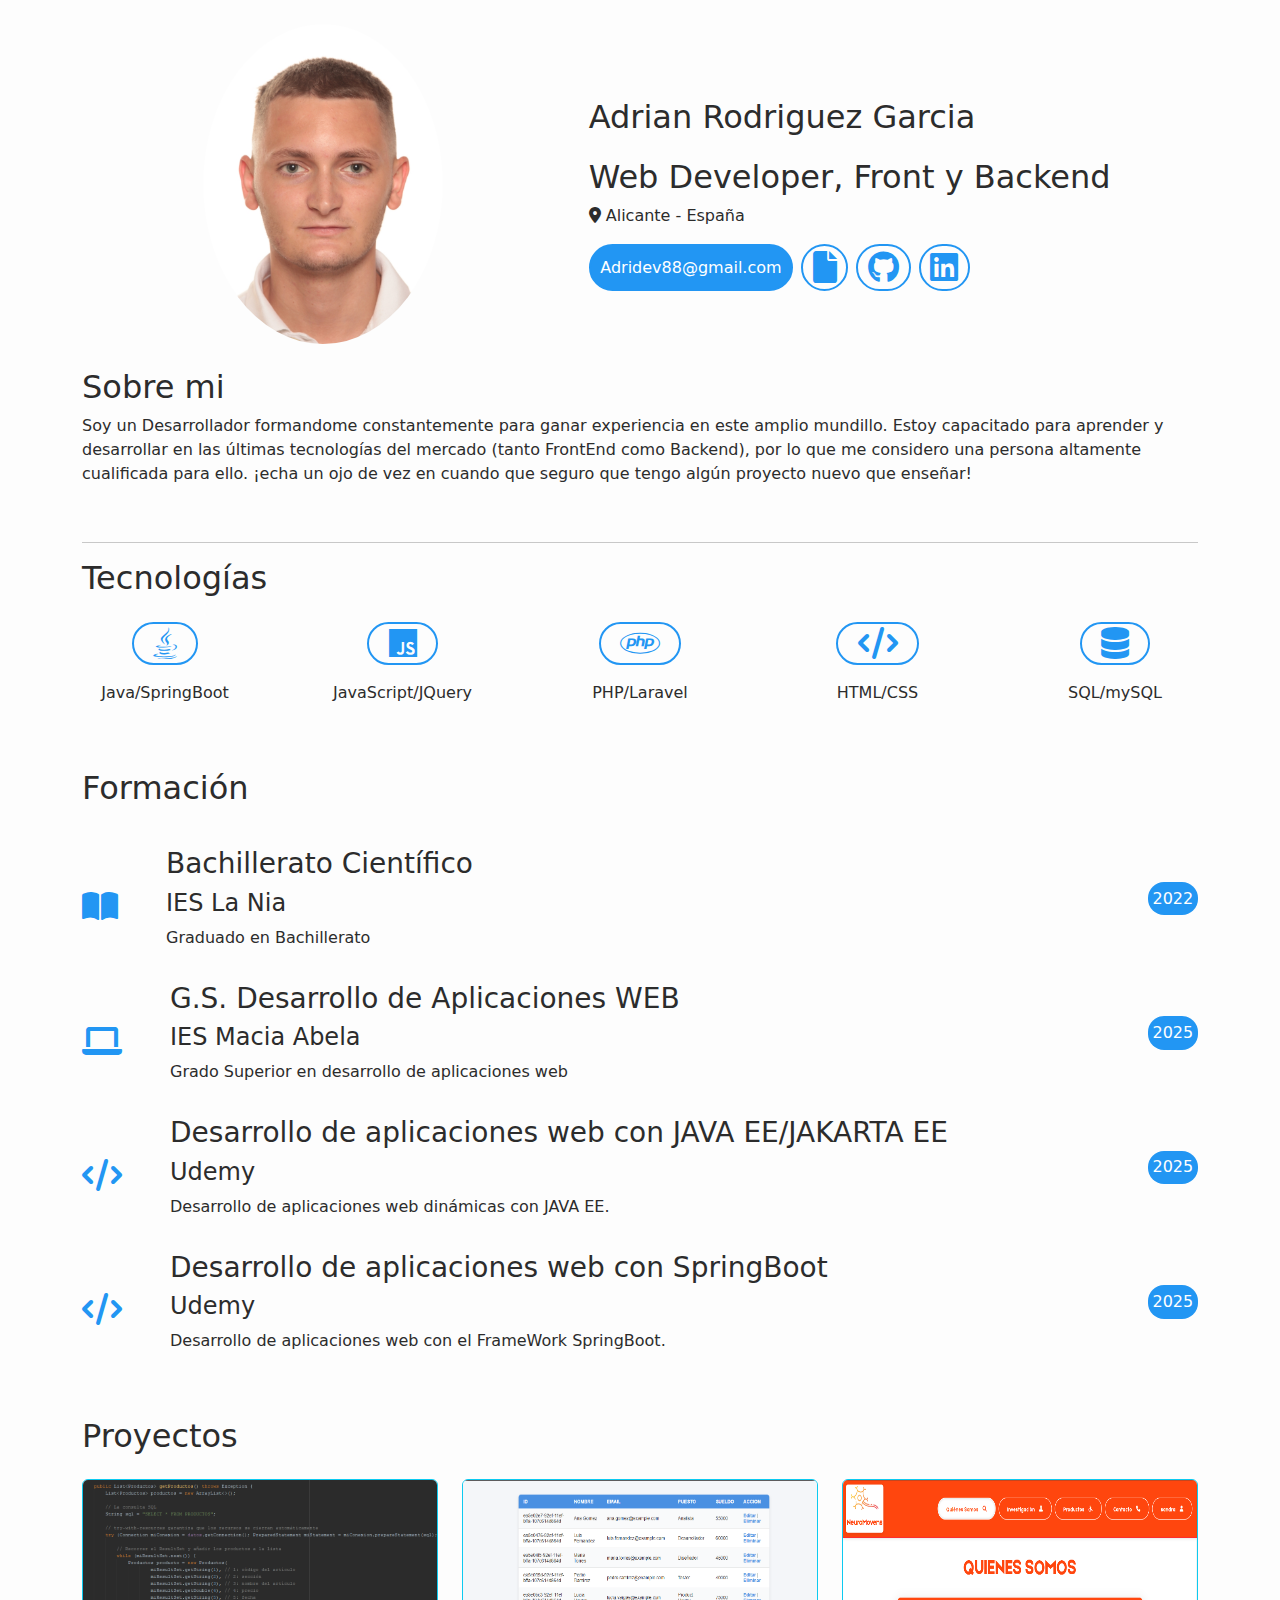
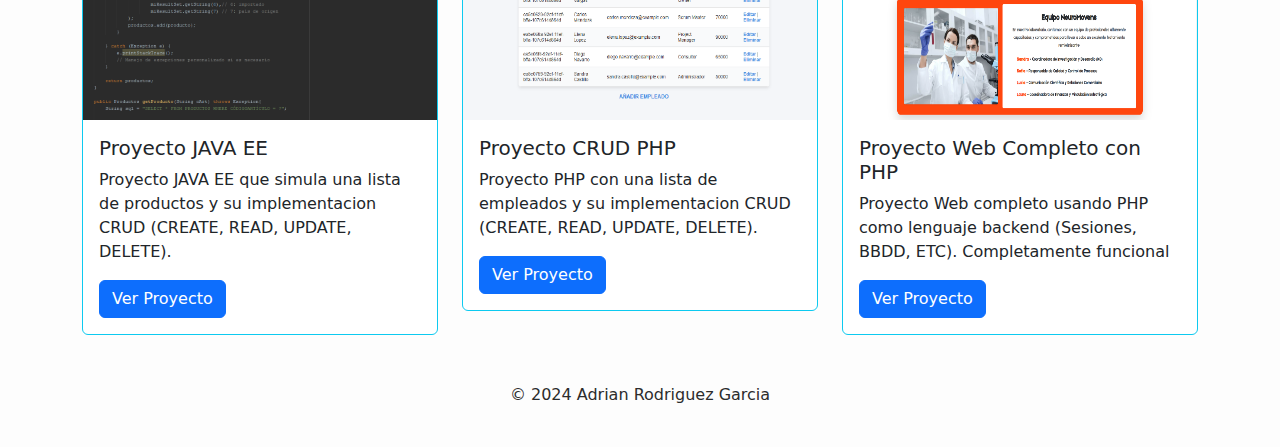
==== index.html @ f11e8ca5 "Proyecto web PHP" ====
<!DOCTYPE html>
<html lang="en">

<head>
    <meta charset="UTF-8">
    <meta name="viewport" content="width=device-width, initial-scale=1.0">
    <title>Portfolio Adrian Web Developer</title>
    <link href="https://cdn.jsdelivr.net/npm/bootstrap@5.3.0/dist/css/bootstrap.min.css" rel="stylesheet">
    <link rel="stylesheet" href="sytles/normalize.css">
    <link rel="stylesheet" href="sytles/style.css">
    <script src="https://cdn.jsdelivr.net/npm/bootstrap@5.3.2/dist/js/bootstrap.bundle.min.js"></script>
    <link rel="stylesheet" href="https://cdnjs.cloudflare.com/ajax/libs/font-awesome/6.0.0-beta3/css/all.min.css">
    <link rel="icon" href="imagenes/logo (1).ico" type="image/x-icon">
    <meta name="description" content="Descubre el portafolio de Adrian Rodriguez Garcia, un desarrollador web versátil especializado en tecnologías tanto Frontend como Backend. Ubicado en Alicante, España, Adrian combina su formación en desarrollo de aplicaciones web y experiencia práctica en lenguajes como Java, JavaScript, PHP y SQL. Explora sus proyectos, habilidades y su trayectoria educativa, y no dudes en contactarlo a través de su correo o redes sociales.">
    <meta name="keywords" content="Adrian Rodriguez Garcia, desarrollador web, Frontend, Backend, Alicante, programación, Java, JavaScript, PHP, SQL, proyectos, portafolio, desarrollo de aplicaciones web, tecnología, currículo, contacto">
</head>

<body class="container py-4 ">
    <header>
        <section class="informacion row align-items-center">
            <div class="col-md-4 d-flex justify-content-center">
                <img class="rounded-circle img_cv" src="imagenes/adrian.jpg" alt="Foto CV">
            </div>
            <div class="col-md-6 text-center text-md-start">
                <h1>Adrian Rodriguez Garcia</h1>
                <h2>Web Developer, Front y Backend</h2>
                <p><i class="fa-solid fa-location-dot"></i> Alicante - España</p>
                <nav class="informacion__enlaces d-flex flex-wrap justify-content-center justify-content-md-start gap-2">
                    <a href="mailto:Adridev88@gmail.com" class="correo">Adridev88@gmail.com</a>
                    <a href="paginas/CV.html" title="Curriculum Vitae"><i class="fa-solid fa-file fa-2xl"></i></a>
                    <a href="https://github.com/AdriRodri13/"><i class="fa-brands fa-github fa-2xl"></i></a>
                    <a href="https://www.linkedin.com/in/adrian-rodriguez-garcia-b9141025a/"><i class="fa-brands fa-linkedin fa-2xl"></i></a>
                </nav>
            </div>
            
        </section>
        
        <div class="my-4">
            <h2>Sobre mi</h2>
            <p>Soy un Desarrollador formandome constantemente para ganar experiencia en este amplio mundillo. Estoy capacitado para aprender y desarrollar en las últimas tecnologías del mercado (tanto FrontEnd como Backend), por lo que me considero una persona altamente cualificada  para ello.  ¡echa un ojo de vez en cuando que seguro que tengo algún proyecto nuevo que enseñar!</p>
        </div>
    </header>

    <hr>

    <main>
        <section class="seccion">
            <h2>Tecnologías</h2>
            <div class="row text-center tecnologias">
                <div class="col-6 col-md-4 col-lg-2 tecnologia">
                    <i class="fa-brands fa-java fa-2xl"></i>
                    <p>Java/SpringBoot</p>
                </div>
                <div class="col-6 col-md-4 col-lg-2 tecnologia">
                    <i class="fa-brands fa-js fa-2xl"></i>
                    <p>JavaScript/JQuery</p>
                </div>
                <div class="col-6 col-md-4 col-lg-2 tecnologia">
                    <i class="fa-brands fa-php fa-2xl"></i>
                    <p>PHP/Laravel</p>
                </div>
                <div class="col-6 col-md-4 col-lg-2 tecnologia">
                    <i class="fa-solid fa-code fa-2xl"></i>
                    <p>HTML/CSS</p>
                </div>
                <div class="col-6 col-md-4 col-lg-2 tecnologia">
                    <i class="fa-solid fa-database fa-2xl"></i>
                    <p>SQL/mySQL</p>
                </div>
            </div>
        </section>

        <section class="seccion">
            <h2>Formación</h2>
            <div class="row">
                <div class="col-12 formacion__estudio d-flex justify-content-between align-items-center">
                    <div class="estudio__informacion d-flex align-items-center">
                        <i class="fa-solid fa-book-open fa-2xl"></i>
                        <div class="ms-3">
                            <h3>Bachillerato Científico</h3>
                            <h4>IES La Nia</h4>
                            <p>Graduado en Bachillerato</p>
                        </div>
                    </div>
                    <p class="fecha">2022</p>
                </div>
        
                <div class="col-12 formacion__estudio d-flex justify-content-between align-items-center">
                    <div class="estudio__informacion d-flex align-items-center">
                        <i class="fa-solid fa-laptop fa-2xl"></i>
                        <div class="ms-3">
                            <h3>G.S. Desarrollo de Aplicaciones WEB</h3>
                            <h4>IES Macia Abela</h4>
                            <p>Grado Superior en desarrollo de aplicaciones web</p>
                        </div>
                    </div>
                    <p class="fecha">2025</p>
                </div>
        
                <div class="col-12 formacion__estudio d-flex justify-content-between align-items-center">
                    <div class="estudio__informacion d-flex align-items-center">
                        <i class="fa-solid fa-code fa-2xl"></i>
                        <div class="ms-3">
                            <h3>Desarrollo de aplicaciones web con JAVA EE/JAKARTA EE</h3>
                            <h4>Udemy</h4>
                            <p>Desarrollo de aplicaciones web dinámicas con JAVA EE.</p>
                        </div>
                    </div>
                    <p class="fecha">2025</p>
                </div>
        
                <div class="col-12 formacion__estudio d-flex justify-content-between align-items-center">
                    <div class="estudio__informacion d-flex align-items-center">
                        <i class="fa-solid fa-code fa-2xl"></i>
                        <div class="ms-3">
                            <h3>Desarrollo de aplicaciones web con SpringBoot</h3>
                            <h4>Udemy</h4>
                            <p>Desarrollo de aplicaciones web con el FrameWork SpringBoot.</p>
                        </div>
                    </div>
                    <p class="fecha">2025</p>
                </div>
            </div>
        </section>
        
        
        <section>
            <h2>Proyectos</h2>
            <div class="row">
                <div class="col-md-4">
                    <div class="card mt-3 border-info custom-card">
                        <img src="imagenes/CRUD java.png" class="card-img-top" alt="Proyecto JAVA EE">
                        <div class="card-body">
                            <h5 class="card-title">Proyecto JAVA EE</h5>
                            <p class="card-text">Proyecto JAVA EE que simula una lista de productos y su implementacion CRUD (CREATE, READ, UPDATE, DELETE).</p>
                            <a href="paginas/proyectos/CRUDjava.html" class="btn btn-primary">Ver Proyecto</a>
                        </div>
                    </div>
                </div>
                <div class="col-md-4">
                    <div class="card mt-3 border-info custom-card">
                        <img src="imagenes/imagen CRUD.png" class="card-img-top" alt="Proyecto PHP">
                        <div class="card-body">
                            <h5 class="card-title">Proyecto CRUD PHP</h5>
                            <p class="card-text">Proyecto PHP con una lista de empleados y su implementacion CRUD (CREATE, READ, UPDATE, DELETE).</p>
                            <a href="paginas/proyectos/CRUDphp.html" class="btn btn-primary">Ver Proyecto</a>
                        </div>
                    </div>
                </div>
                <div class="col-md-4">
                    <div class="card mt-3 border-info custom-card">
                        <img src="imagenes/PortadaProyectoWebPHP.png" class="card-img-top" alt="Proyecto PHP">
                        <div class="card-body">
                            <h5 class="card-title">Proyecto Web Completo con PHP</h5>
                            <p class="card-text">Proyecto Web completo usando PHP como lenguaje backend (Sesiones, BBDD, ETC). Completamente funcional</p>
                            <a href="paginas/proyectos/ProyectoWebPHP.html" class="btn btn-primary">Ver Proyecto</a>
                        </div>
                    </div>
                </div>
            </div>
        </section>
    </main>

    <footer class="mt-5 text-center">
        <p>&copy; 2024 Adrian Rodriguez Garcia</p>
    </footer>
</body>

</html>
---- sytles/style.css ----
:root {
    --color-primario: rgb(34, 150, 243); /* Azul suave */
    --color-secundario: rgb(45, 111, 129); /* Verde azulado oscuro */
}

body {
    padding: 3em;
    background-color: #fdfdfd; /* Fondo gris claro */
    color: #2c2c2c; /* Texto gris oscuro */
}

header {
    display: flex;
    flex-direction: column;
}

.informacion {
    display: flex;
    flex-direction: row;
    justify-content: space-evenly;
}

.contenedor_imagen {
    width: 15em;
}

.img_cv{
    width: 15em;
}


.informacion__enlaces {
    display: flex;
    flex-direction: row;
    justify-content: start;
    gap: 2em;
}

.informacion__enlaces a {
    color: white;
    text-decoration: none;
    border: 2px var(--color-primario) solid;
    padding: .6em;
    border-radius: 3em;
    transition: all 0.3s ease; /* Transición suave */
    transform: scale(1); /* Tamaño original */
}

.informacion__enlaces a:hover {
    background-color: #a67ffb; /* Fondo morado claro en hover */
    color: white; /* Texto en blanco */
    border-color: #a67ffb; /* Borde morado claro */
    transform: scale(1.1); /* Aumenta ligeramente el tamaño */
}

.informacion__enlaces i {
    color: var(--color-primario); /* Color de ícono original */
    transition: color 0.3s ease; /* Transición de color suave */
}

.informacion__enlaces a:hover i {
    color: white; /* Cambia el color del ícono a blanco en hover */
}


.correo {
    background-color: var(--color-primario);
    padding: .3em;
}


main {
    display: flex;
    flex-direction: column;
    gap: 3em;
}

.tecnologias {
    display: flex;
    flex-direction: row;
    justify-content: space-between;
}

.tecnologia {
    display: flex;
    flex-direction: column;
    align-items: center;
    gap: 1em;
}

.seccion {
    display: flex;
    flex-direction: column;
    gap: 1em;
}

.tecnologia i {
    color: var(--color-primario);
    border: 2px var(--color-primario) solid;
    padding: .6em;
    border-radius: 1.5em;
    
}

.formacion__estudio {
    display: flex;
    flex-direction: row;
    justify-content: space-between;
    margin-top: 1em;
}

.formacion__estudio i {
    color: var(--color-primario);
}

.estudio__informacion {
    display: flex;
    flex-direction: row;
    align-items: center;
    gap: 2em;
}

.fecha{
    background-color: var(--color-primario);
    border-radius: 1em;
    padding: .3em;
    color: white;
}

.custom-card{
    transition: 0.3s ease;
}

.custom-card:hover{
    transform: scale(1.05);
}

.card-img-top{
    height: 15em;
}
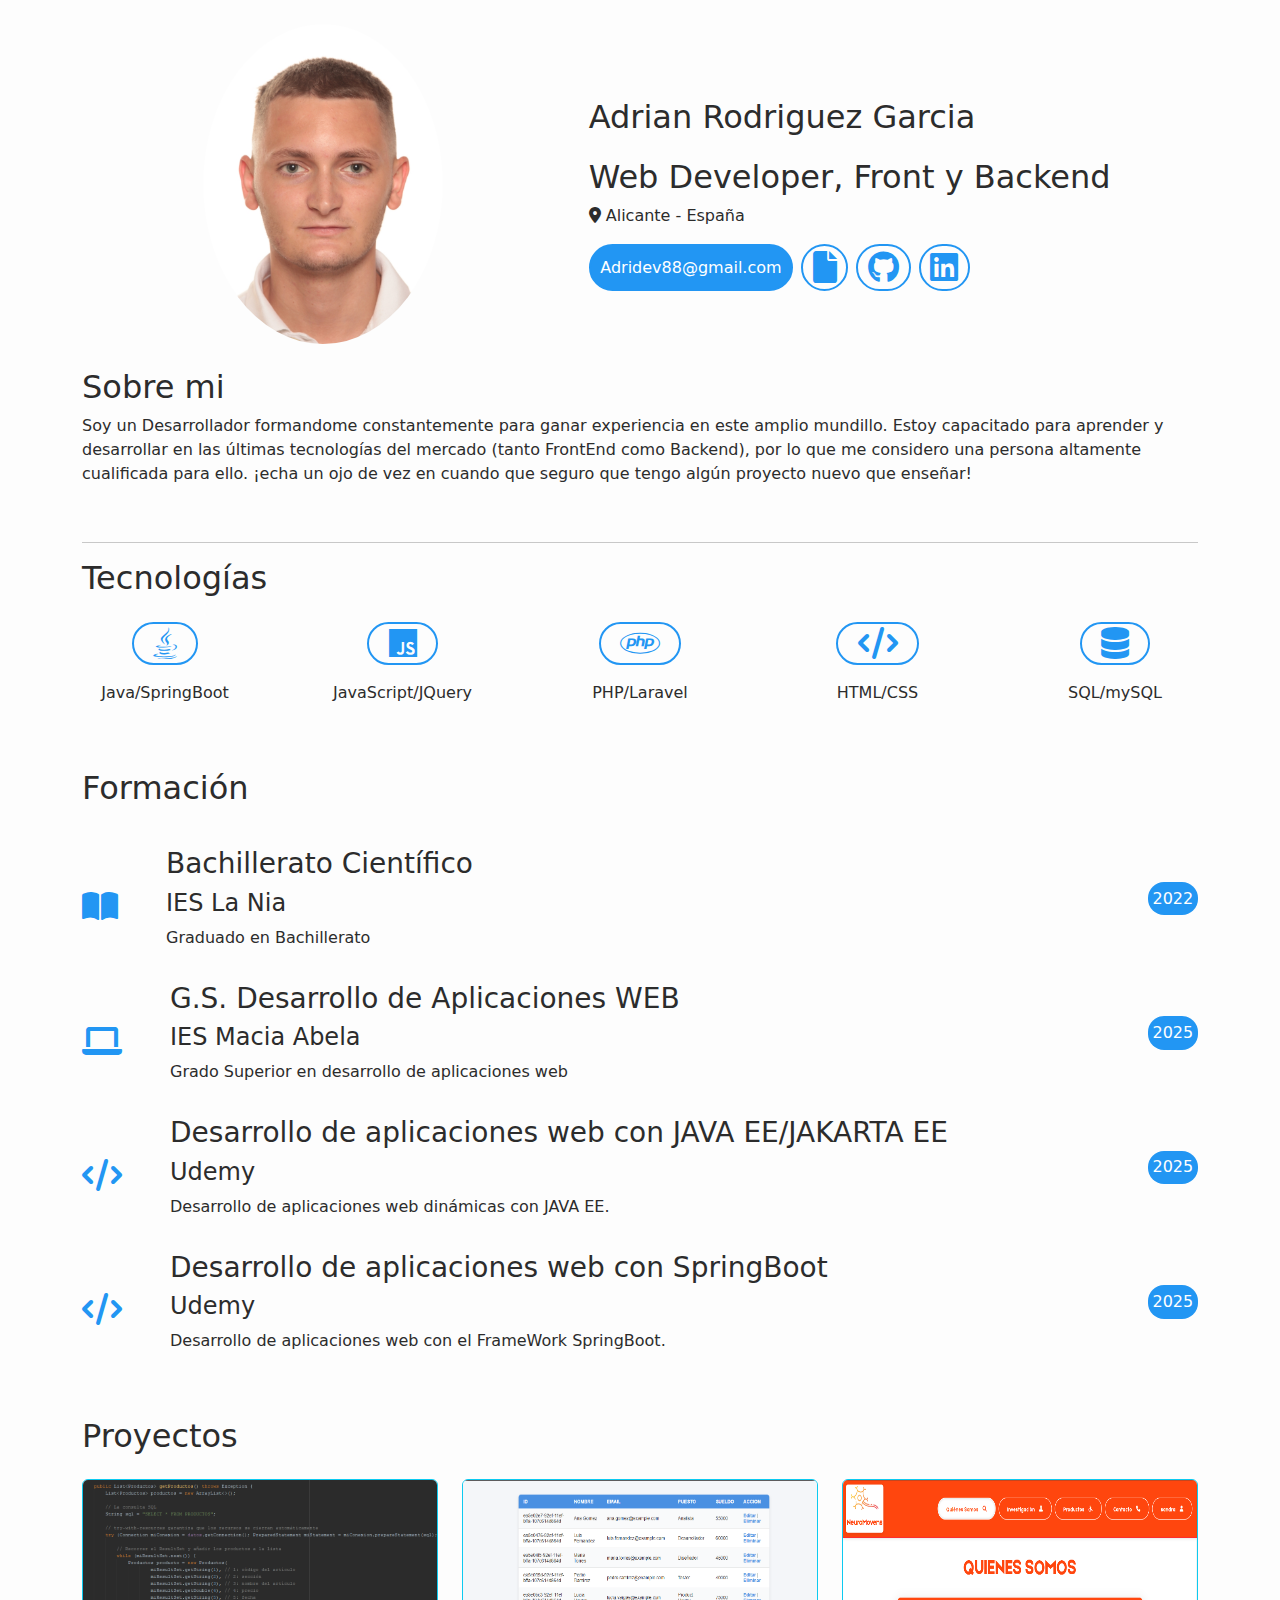
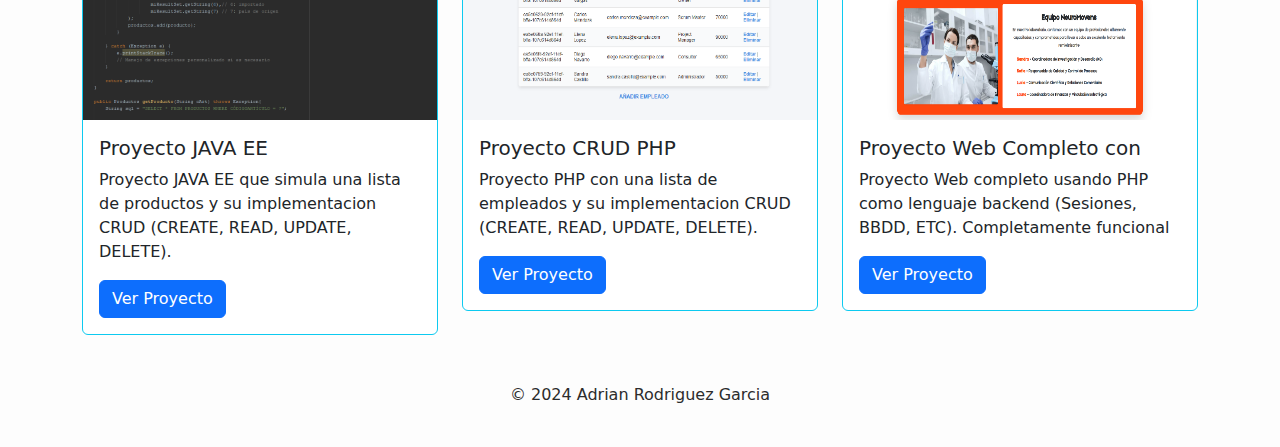
==== commit 1d2b46bb: "Update index.html" ====
--- a/index.html
+++ b/index.html
@@ -151,7 +151,7 @@
                     <div class="card mt-3 border-info custom-card">
                         <img src="imagenes/PortadaProyectoWebPHP.png" class="card-img-top" alt="Proyecto PHP">
                         <div class="card-body">
-                            <h5 class="card-title">Proyecto Web Completo con PHP</h5>
+                            <h5 class="card-title">Proyecto Web Completo con </h5>
                             <p class="card-text">Proyecto Web completo usando PHP como lenguaje backend (Sesiones, BBDD, ETC). Completamente funcional</p>
                             <a href="paginas/proyectos/ProyectoWebPHP.html" class="btn btn-primary">Ver Proyecto</a>
                         </div>
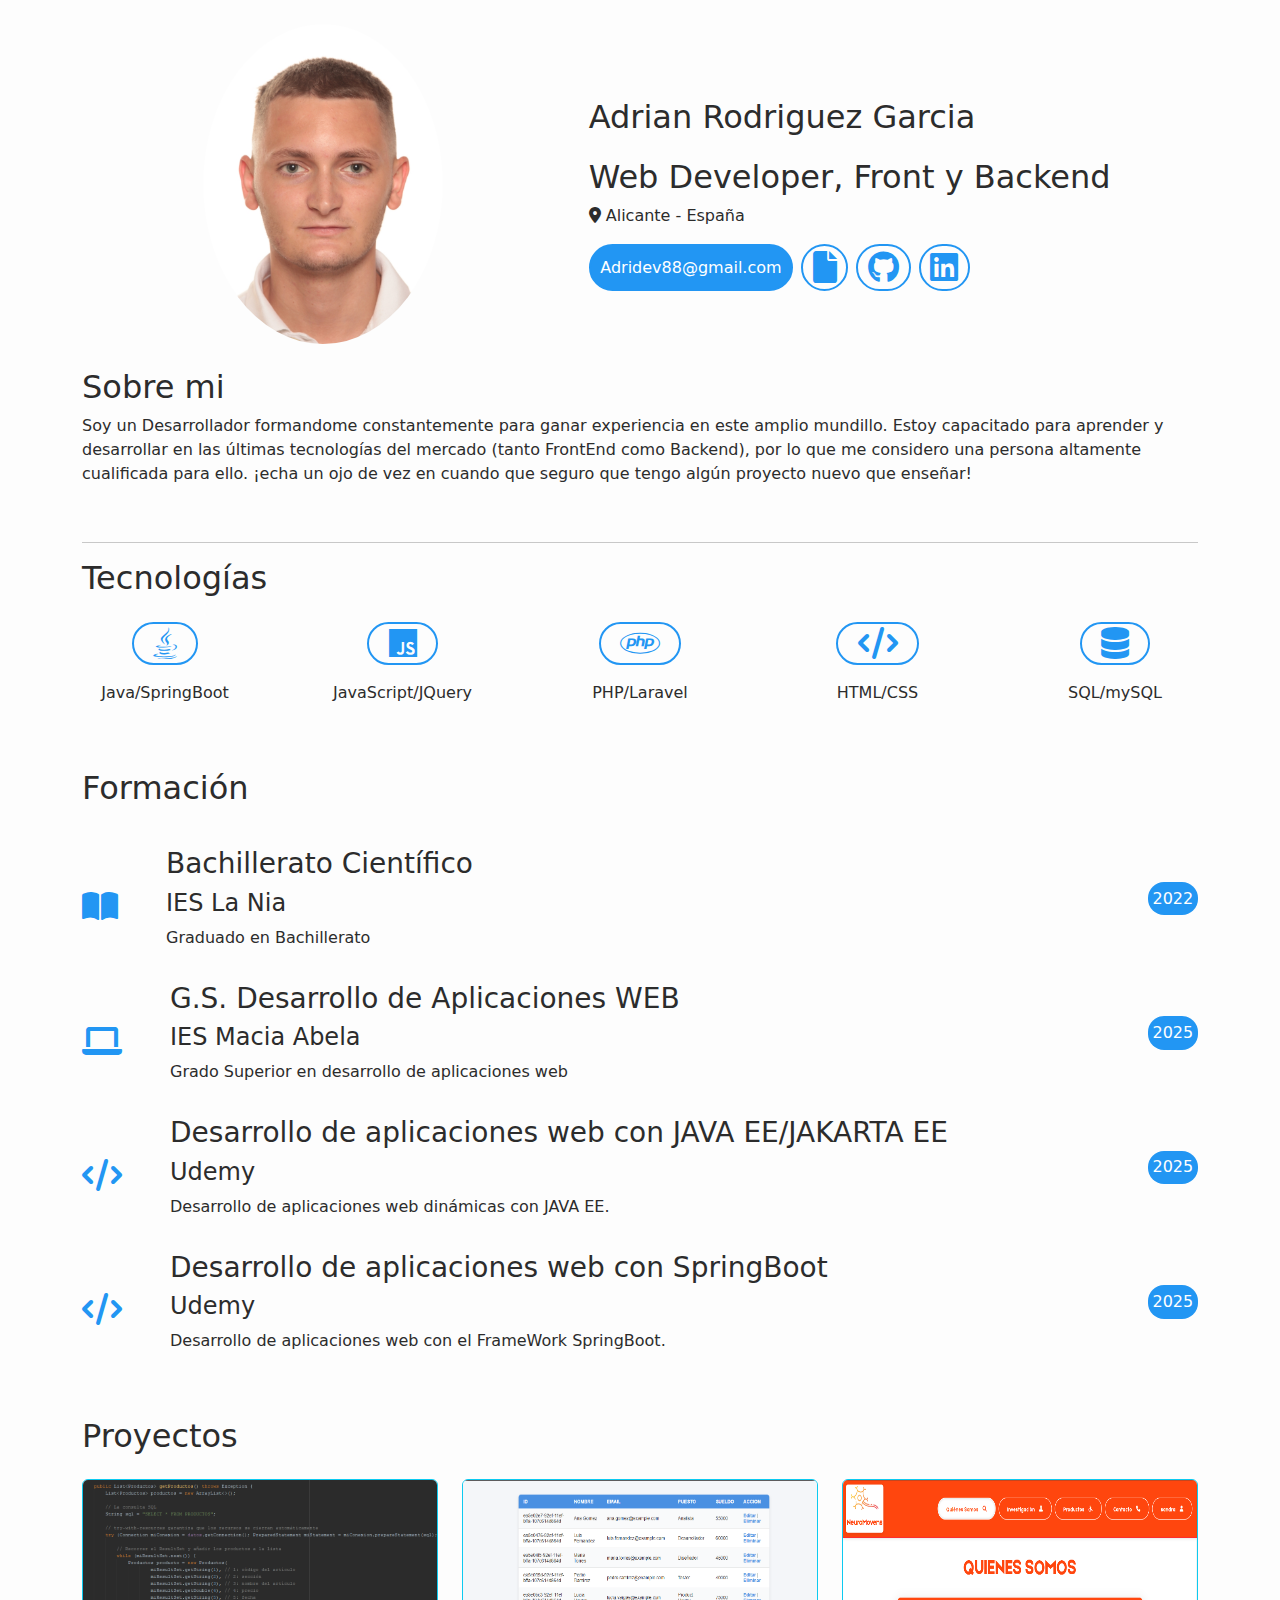
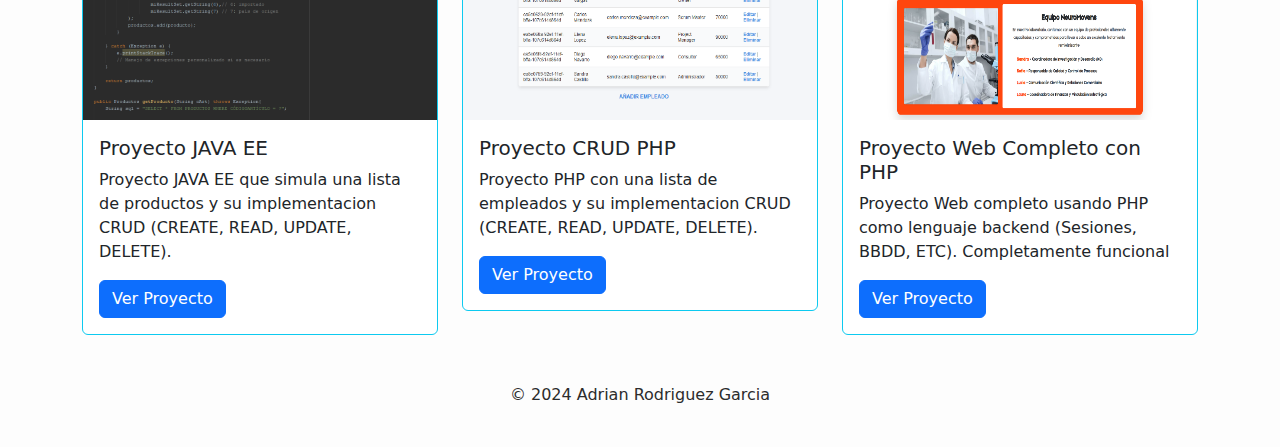
==== commit 767669da: "Update index.html" ====
--- a/index.html
+++ b/index.html
@@ -151,7 +151,7 @@
                     <div class="card mt-3 border-info custom-card">
                         <img src="imagenes/PortadaProyectoWebPHP.png" class="card-img-top" alt="Proyecto PHP">
                         <div class="card-body">
-                            <h5 class="card-title">Proyecto Web Completo con </h5>
+                            <h5 class="card-title">Proyecto Web Completo con PHP</h5>
                             <p class="card-text">Proyecto Web completo usando PHP como lenguaje backend (Sesiones, BBDD, ETC). Completamente funcional</p>
                             <a href="paginas/proyectos/ProyectoWebPHP.html" class="btn btn-primary">Ver Proyecto</a>
                         </div>
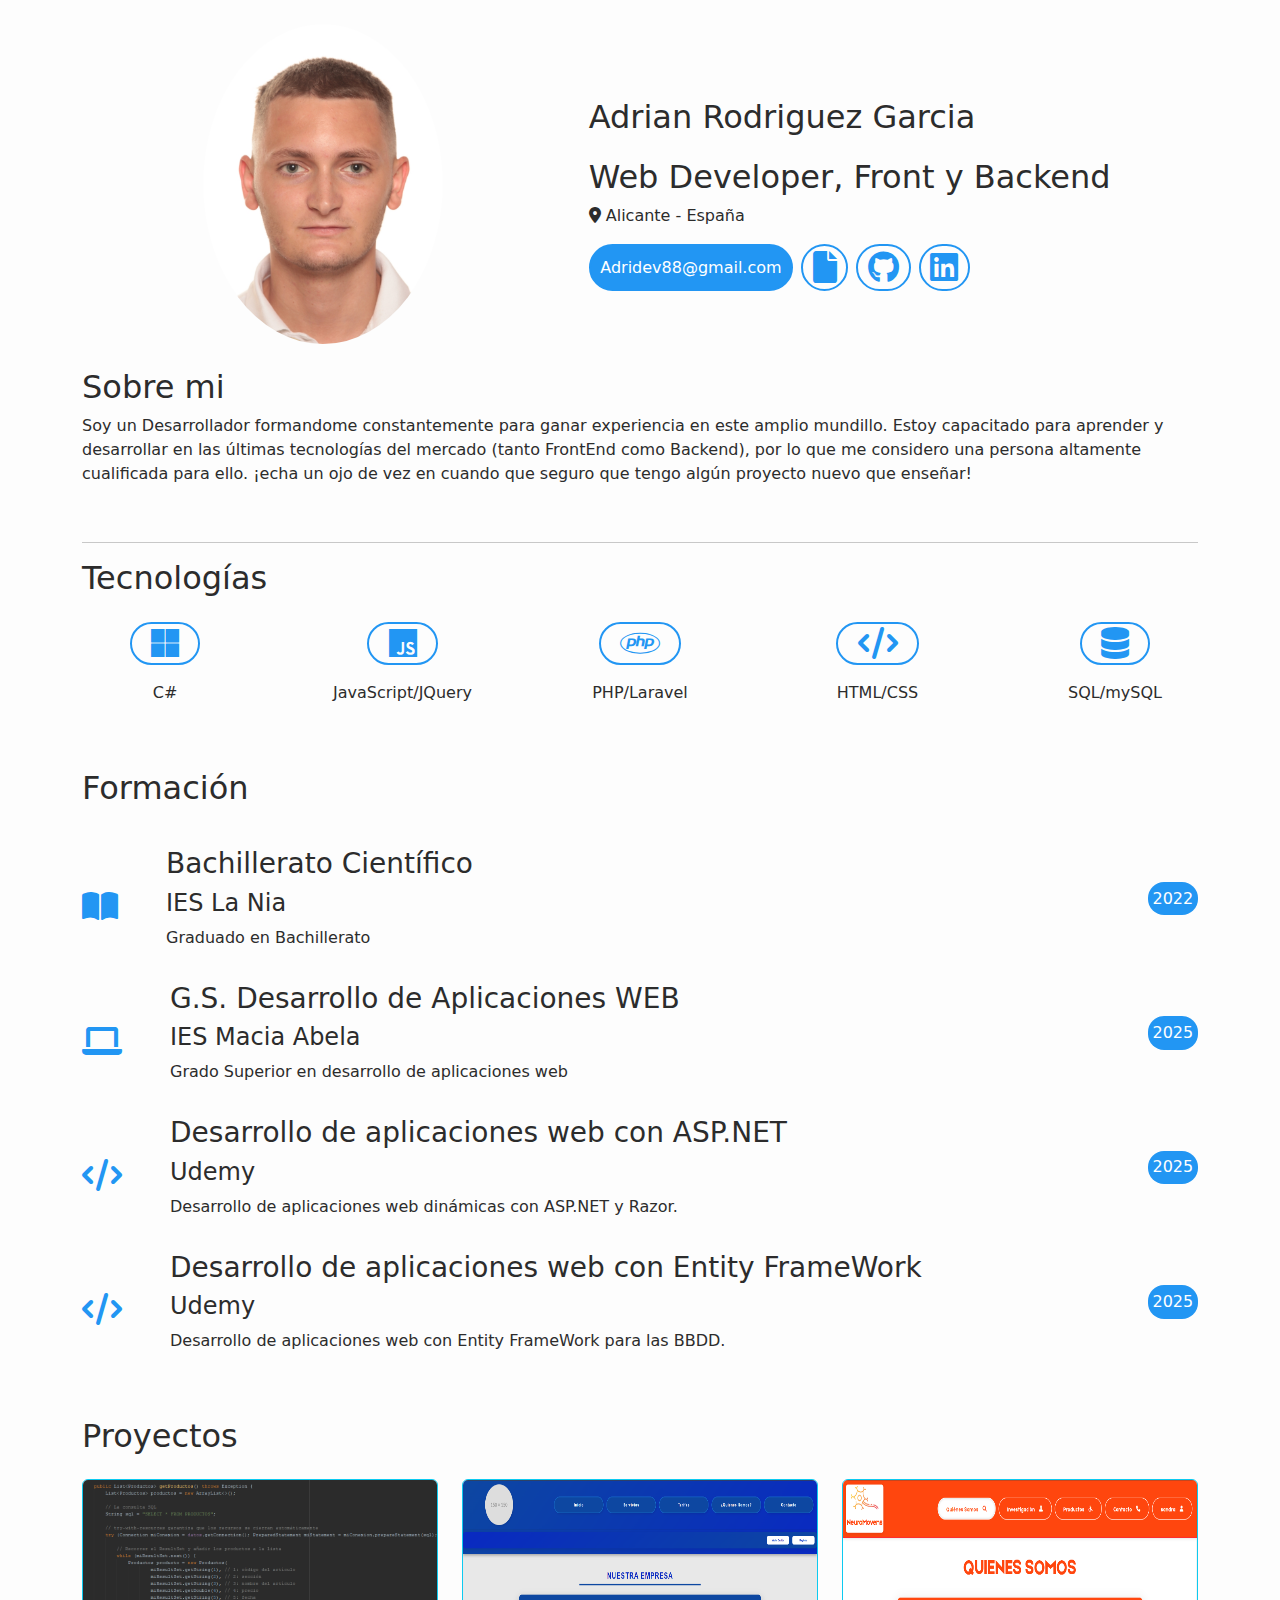
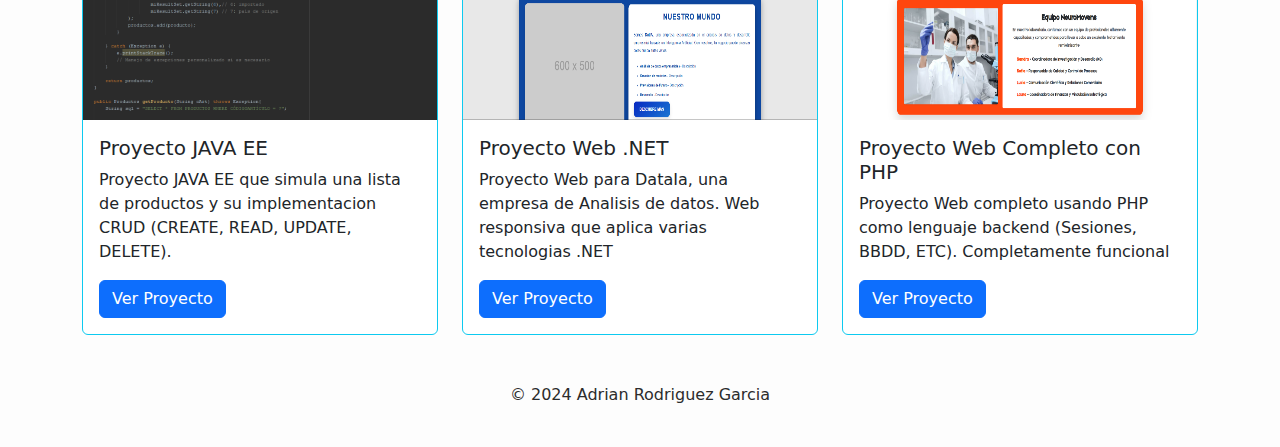
==== commit bd8472a1: "Cambio" ====
--- a/index.html
+++ b/index.html
@@ -48,8 +48,8 @@
             <h2>Tecnologías</h2>
             <div class="row text-center tecnologias">
                 <div class="col-6 col-md-4 col-lg-2 tecnologia">
-                    <i class="fa-brands fa-java fa-2xl"></i>
-                    <p>Java/SpringBoot</p>
+                    <i class="fa-brands fa-microsoft fa-2xl"></i>
+                    <p>C#</p>
                 </div>
                 <div class="col-6 col-md-4 col-lg-2 tecnologia">
                     <i class="fa-brands fa-js fa-2xl"></i>
@@ -101,9 +101,9 @@
                     <div class="estudio__informacion d-flex align-items-center">
                         <i class="fa-solid fa-code fa-2xl"></i>
                         <div class="ms-3">
-                            <h3>Desarrollo de aplicaciones web con JAVA EE/JAKARTA EE</h3>
+                            <h3>Desarrollo de aplicaciones web con ASP.NET</h3>
                             <h4>Udemy</h4>
-                            <p>Desarrollo de aplicaciones web dinámicas con JAVA EE.</p>
+                            <p>Desarrollo de aplicaciones web dinámicas con ASP.NET y Razor.</p>
                         </div>
                     </div>
                     <p class="fecha">2025</p>
@@ -113,9 +113,9 @@
                     <div class="estudio__informacion d-flex align-items-center">
                         <i class="fa-solid fa-code fa-2xl"></i>
                         <div class="ms-3">
-                            <h3>Desarrollo de aplicaciones web con SpringBoot</h3>
+                            <h3>Desarrollo de aplicaciones web con Entity FrameWork</h3>
                             <h4>Udemy</h4>
-                            <p>Desarrollo de aplicaciones web con el FrameWork SpringBoot.</p>
+                            <p>Desarrollo de aplicaciones web con Entity FrameWork para las BBDD.</p>
                         </div>
                     </div>
                     <p class="fecha">2025</p>
@@ -139,11 +139,11 @@
                 </div>
                 <div class="col-md-4">
                     <div class="card mt-3 border-info custom-card">
-                        <img src="imagenes/imagen CRUD.png" class="card-img-top" alt="Proyecto PHP">
+                        <img src="imagenes/Imagen4.png" class="card-img-top" alt="Proyecto .NET">
                         <div class="card-body">
-                            <h5 class="card-title">Proyecto CRUD PHP</h5>
-                            <p class="card-text">Proyecto PHP con una lista de empleados y su implementacion CRUD (CREATE, READ, UPDATE, DELETE).</p>
-                            <a href="paginas/proyectos/CRUDphp.html" class="btn btn-primary">Ver Proyecto</a>
+                            <h5 class="card-title">Proyecto Web .NET</h5>
+                            <p class="card-text">Proyecto Web para DataIa, una empresa de Analisis de datos. Web responsiva que aplica varias tecnologias .NET</p>
+                            <a href="paginas/proyectos/webDataia.html" class="btn btn-primary">Ver Proyecto</a>
                         </div>
                     </div>
                 </div>
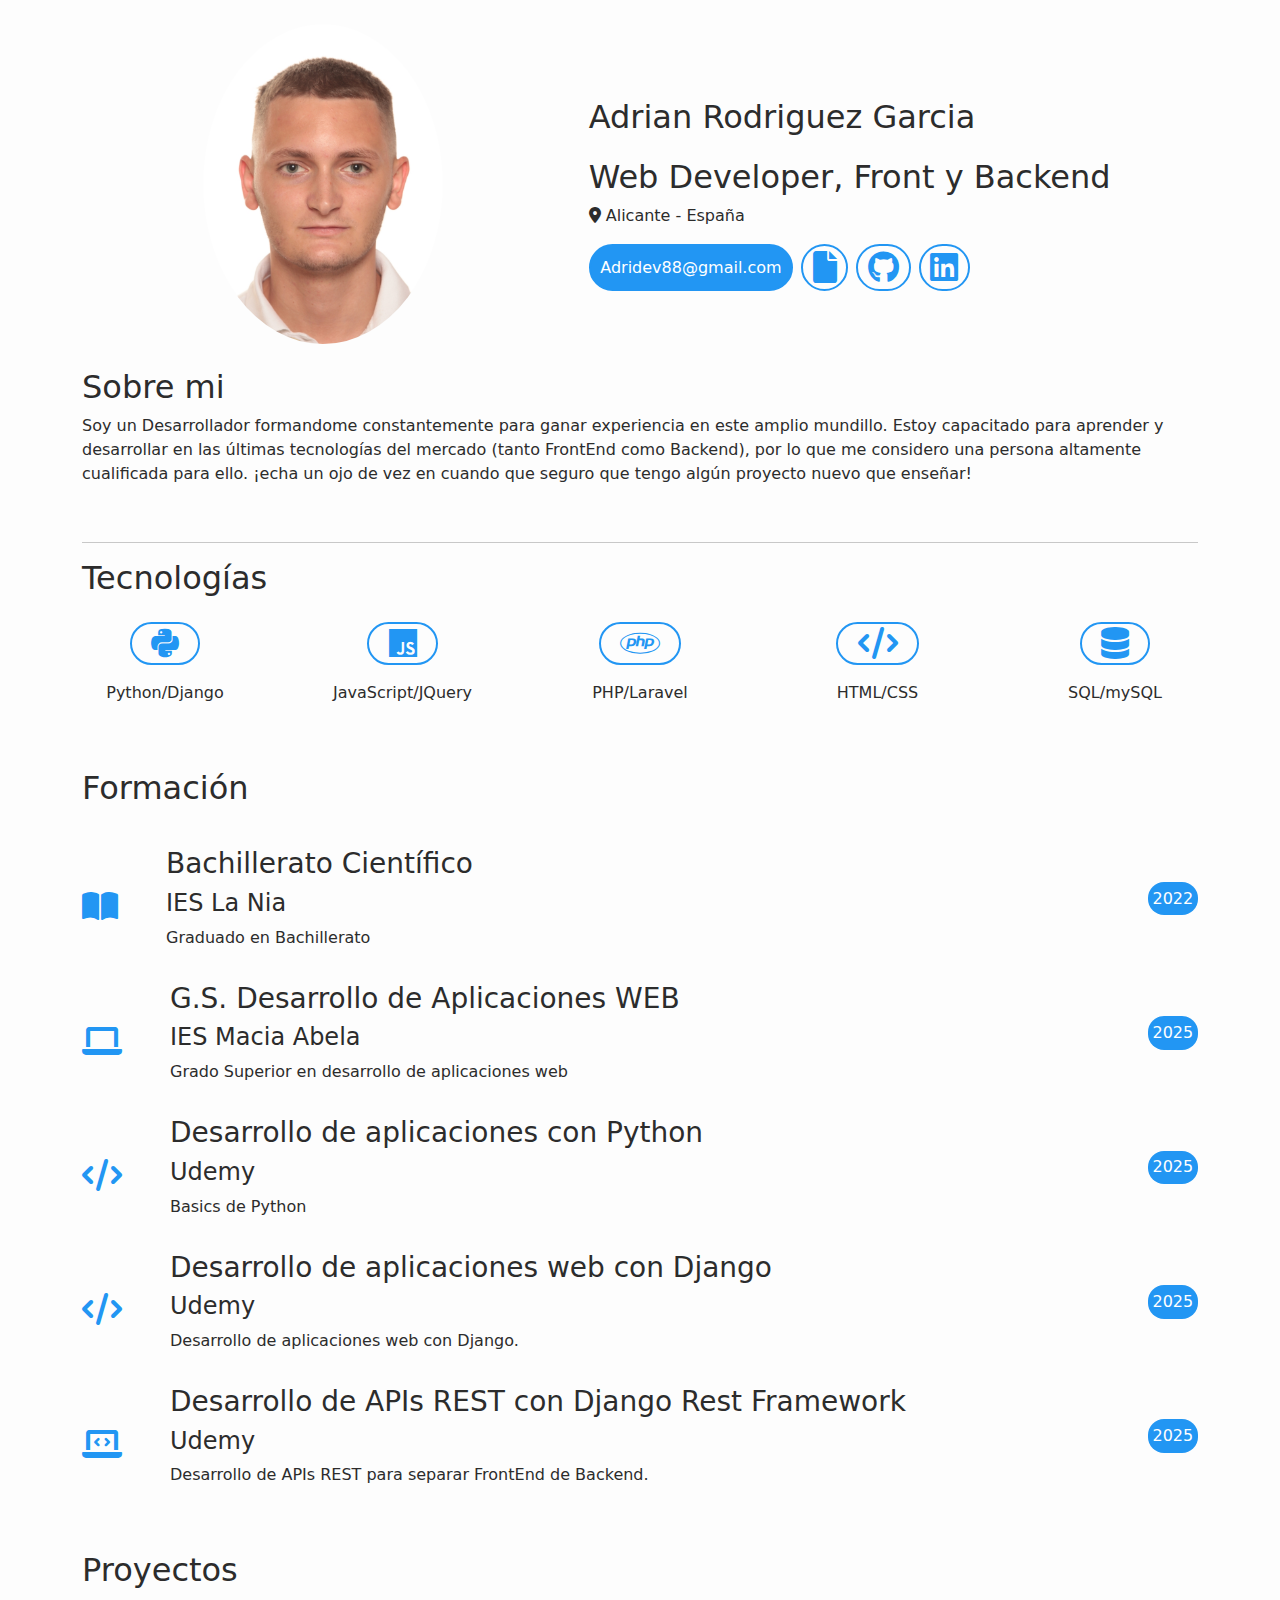
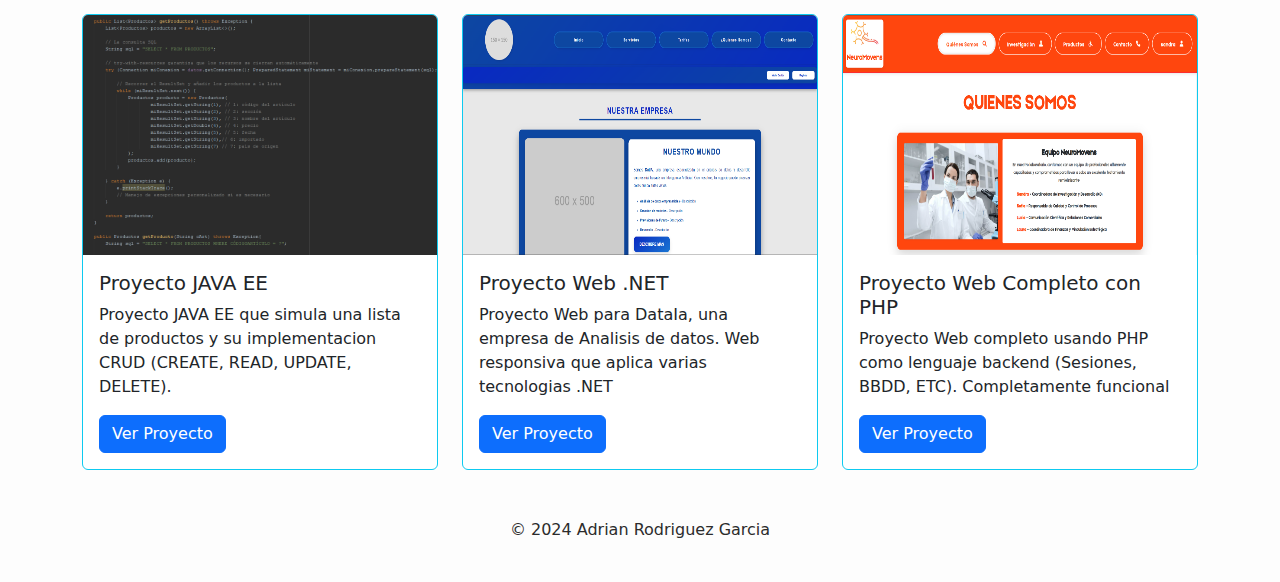
==== commit e4f1eede: "Update index.html" ====
--- a/index.html
+++ b/index.html
@@ -48,8 +48,8 @@
             <h2>Tecnologías</h2>
             <div class="row text-center tecnologias">
                 <div class="col-6 col-md-4 col-lg-2 tecnologia">
-                    <i class="fa-brands fa-microsoft fa-2xl"></i>
-                    <p>C#</p>
+                    <i class="fa-brands fa-python fa-2xl"></i>
+                    <p>Python/Django</p>
                 </div>
                 <div class="col-6 col-md-4 col-lg-2 tecnologia">
                     <i class="fa-brands fa-js fa-2xl"></i>
@@ -101,9 +101,9 @@
                     <div class="estudio__informacion d-flex align-items-center">
                         <i class="fa-solid fa-code fa-2xl"></i>
                         <div class="ms-3">
-                            <h3>Desarrollo de aplicaciones web con ASP.NET</h3>
+                            <h3>Desarrollo de aplicaciones con Python</h3>
                             <h4>Udemy</h4>
-                            <p>Desarrollo de aplicaciones web dinámicas con ASP.NET y Razor.</p>
+                            <p>Basics de Python</p>
                         </div>
                     </div>
                     <p class="fecha">2025</p>
@@ -113,9 +113,21 @@
                     <div class="estudio__informacion d-flex align-items-center">
                         <i class="fa-solid fa-code fa-2xl"></i>
                         <div class="ms-3">
-                            <h3>Desarrollo de aplicaciones web con Entity FrameWork</h3>
+                            <h3>Desarrollo de aplicaciones web con Django</h3>
                             <h4>Udemy</h4>
-                            <p>Desarrollo de aplicaciones web con Entity FrameWork para las BBDD.</p>
+                            <p>Desarrollo de aplicaciones web con Django.</p>
+                        </div>
+                    </div>
+                    <p class="fecha">2025</p>
+                </div>
+
+                <div class="col-12 formacion__estudio d-flex justify-content-between align-items-center">
+                    <div class="estudio__informacion d-flex align-items-center">
+                        <i class="fa-solid fa-laptop-code fa-2xl"></i>
+                        <div class="ms-3">
+                            <h3>Desarrollo de APIs REST con Django Rest Framework</h3>
+                            <h4>Udemy</h4>
+                            <p>Desarrollo de APIs REST para separar FrontEnd de Backend.</p>
                         </div>
                     </div>
                     <p class="fecha">2025</p>
@@ -143,7 +155,7 @@
                         <div class="card-body">
                             <h5 class="card-title">Proyecto Web .NET</h5>
                             <p class="card-text">Proyecto Web para DataIa, una empresa de Analisis de datos. Web responsiva que aplica varias tecnologias .NET</p>
-                            <a href="paginas/proyectos/webDataia.html" class="btn btn-primary">Ver Proyecto</a>
+                            <a href="https://github.com/AdriRodri13/WEB-ASP.NET" class="btn btn-primary">Ver Proyecto</a>
                         </div>
                     </div>
                 </div>
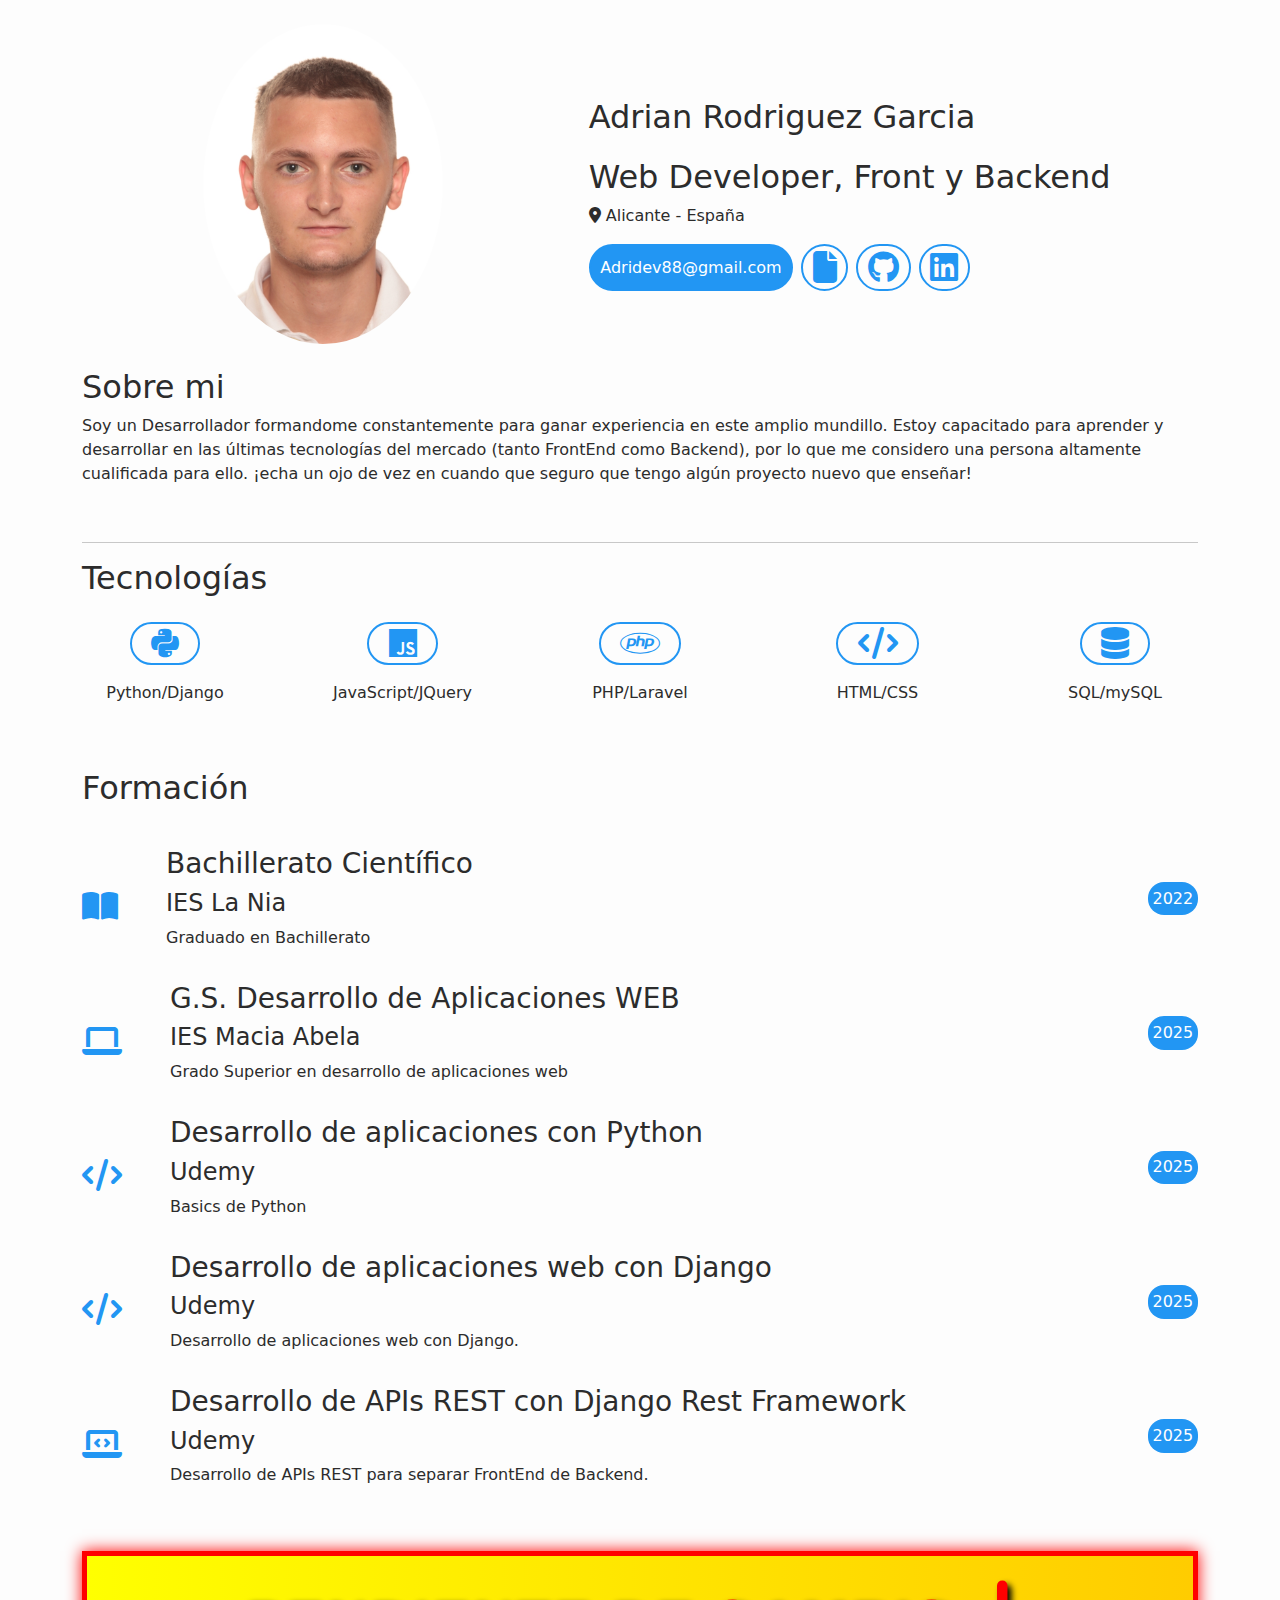
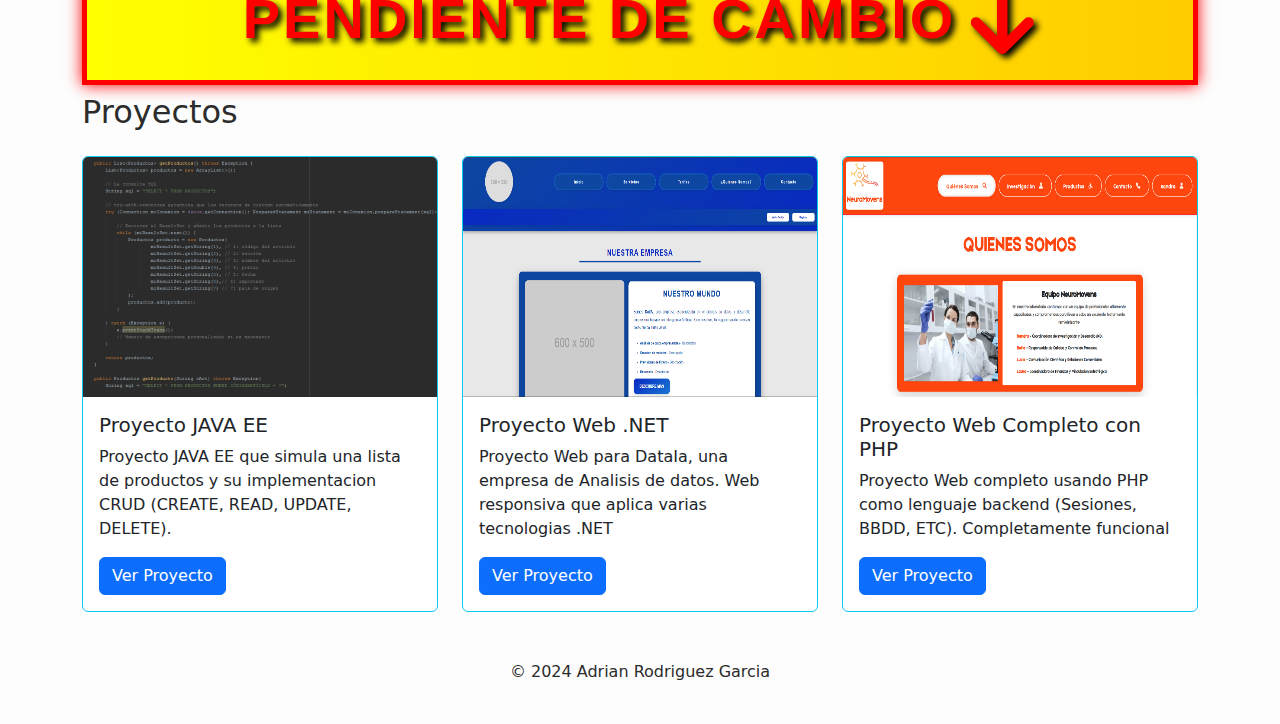
==== commit fd62f5c0: "Update index.html" ====
--- a/index.html
+++ b/index.html
@@ -136,7 +136,28 @@
         </section>
         
         
+
         <section>
+            <h2 style="color: #ff0000; background: linear-gradient(90deg, #ffff00, #ffcc00); font-size: 3.5em; font-weight: bold; border: 5px solid #ff0000; padding: 20px; text-shadow: 4px 4px 6px #000; display: flex; align-items: center; justify-content: center; gap: 15px; text-transform: uppercase; letter-spacing: 3px; font-family: Impact, sans-serif; box-shadow: 0 0 15px #ff0000; animation: blink 1s infinite alternate;">
+                PENDIENTE DE CAMBIO 
+                <i class="fa fa-arrow-down" style="font-size: 1.5em; color: #ff0000; animation: bounce 1s infinite;"></i>
+            </h2>
+            
+            <!-- Agregar FontAwesome si aún no está incluido -->
+            <link rel="stylesheet" href="https://cdnjs.cloudflare.com/ajax/libs/font-awesome/6.4.2/css/all.min.css">
+            
+            <style>
+            @keyframes bounce {
+                0%, 100% { transform: translateY(0); }
+                50% { transform: translateY(10px); }
+            }
+            
+            @keyframes blink {
+                0% { opacity: 1; }
+                100% { opacity: 0.5; }
+            }
+            </style>
+              
             <h2>Proyectos</h2>
             <div class="row">
                 <div class="col-md-4">
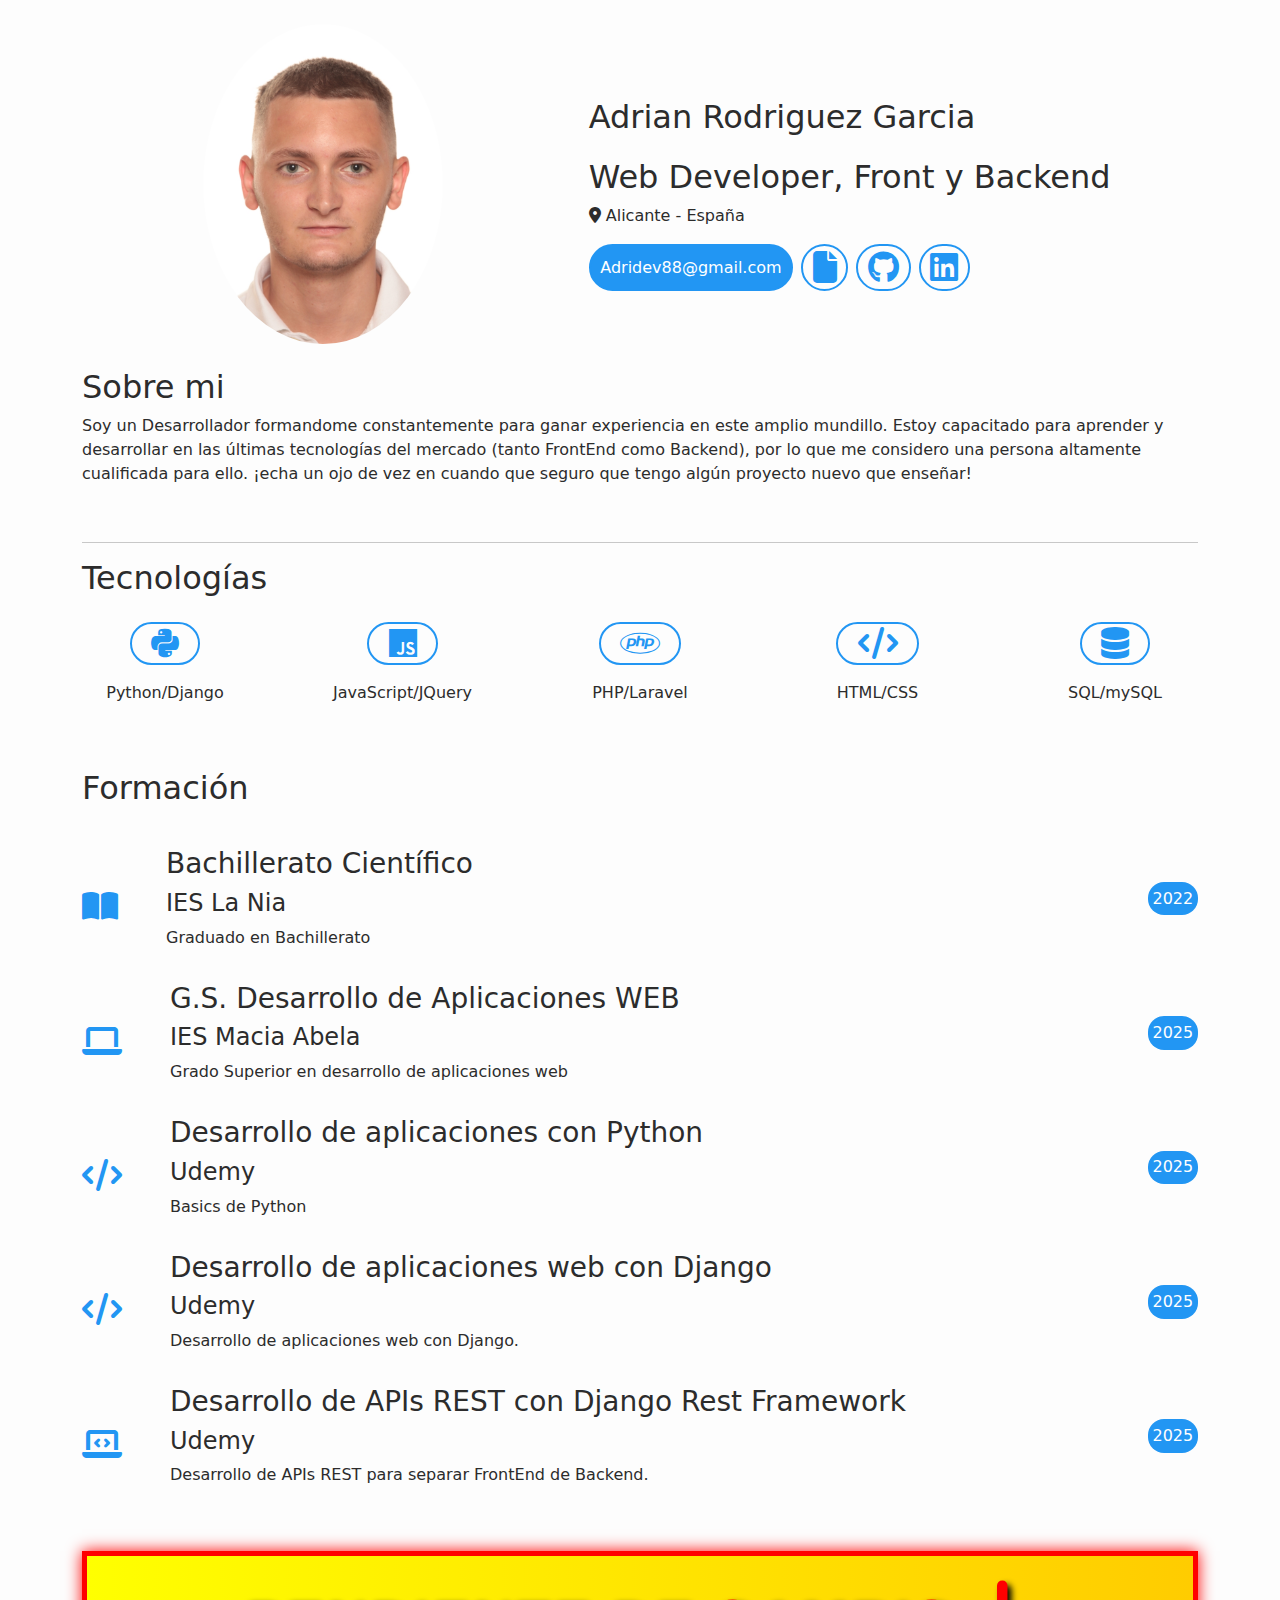
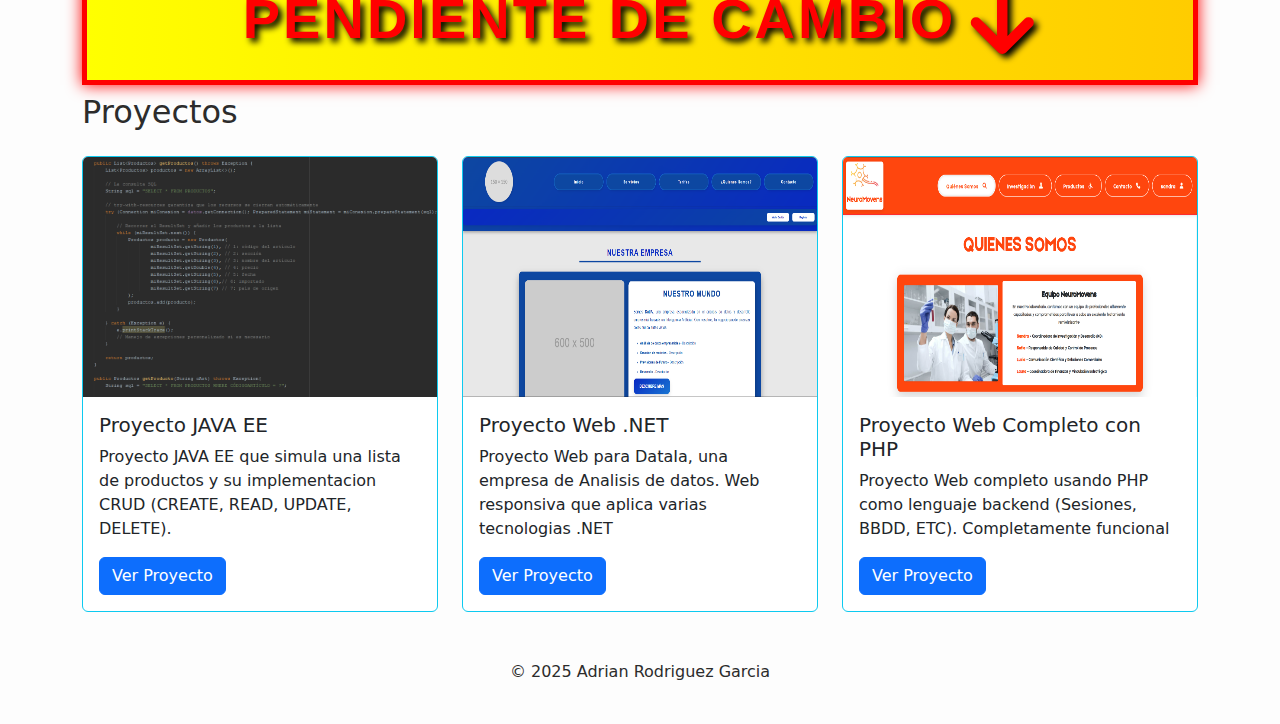
==== commit 07087acf: "Update index.html" ====
--- a/index.html
+++ b/index.html
@@ -195,7 +195,7 @@
     </main>
 
     <footer class="mt-5 text-center">
-        <p>&copy; 2024 Adrian Rodriguez Garcia</p>
+        <p>&copy; 2025 Adrian Rodriguez Garcia</p>
     </footer>
 </body>
 
